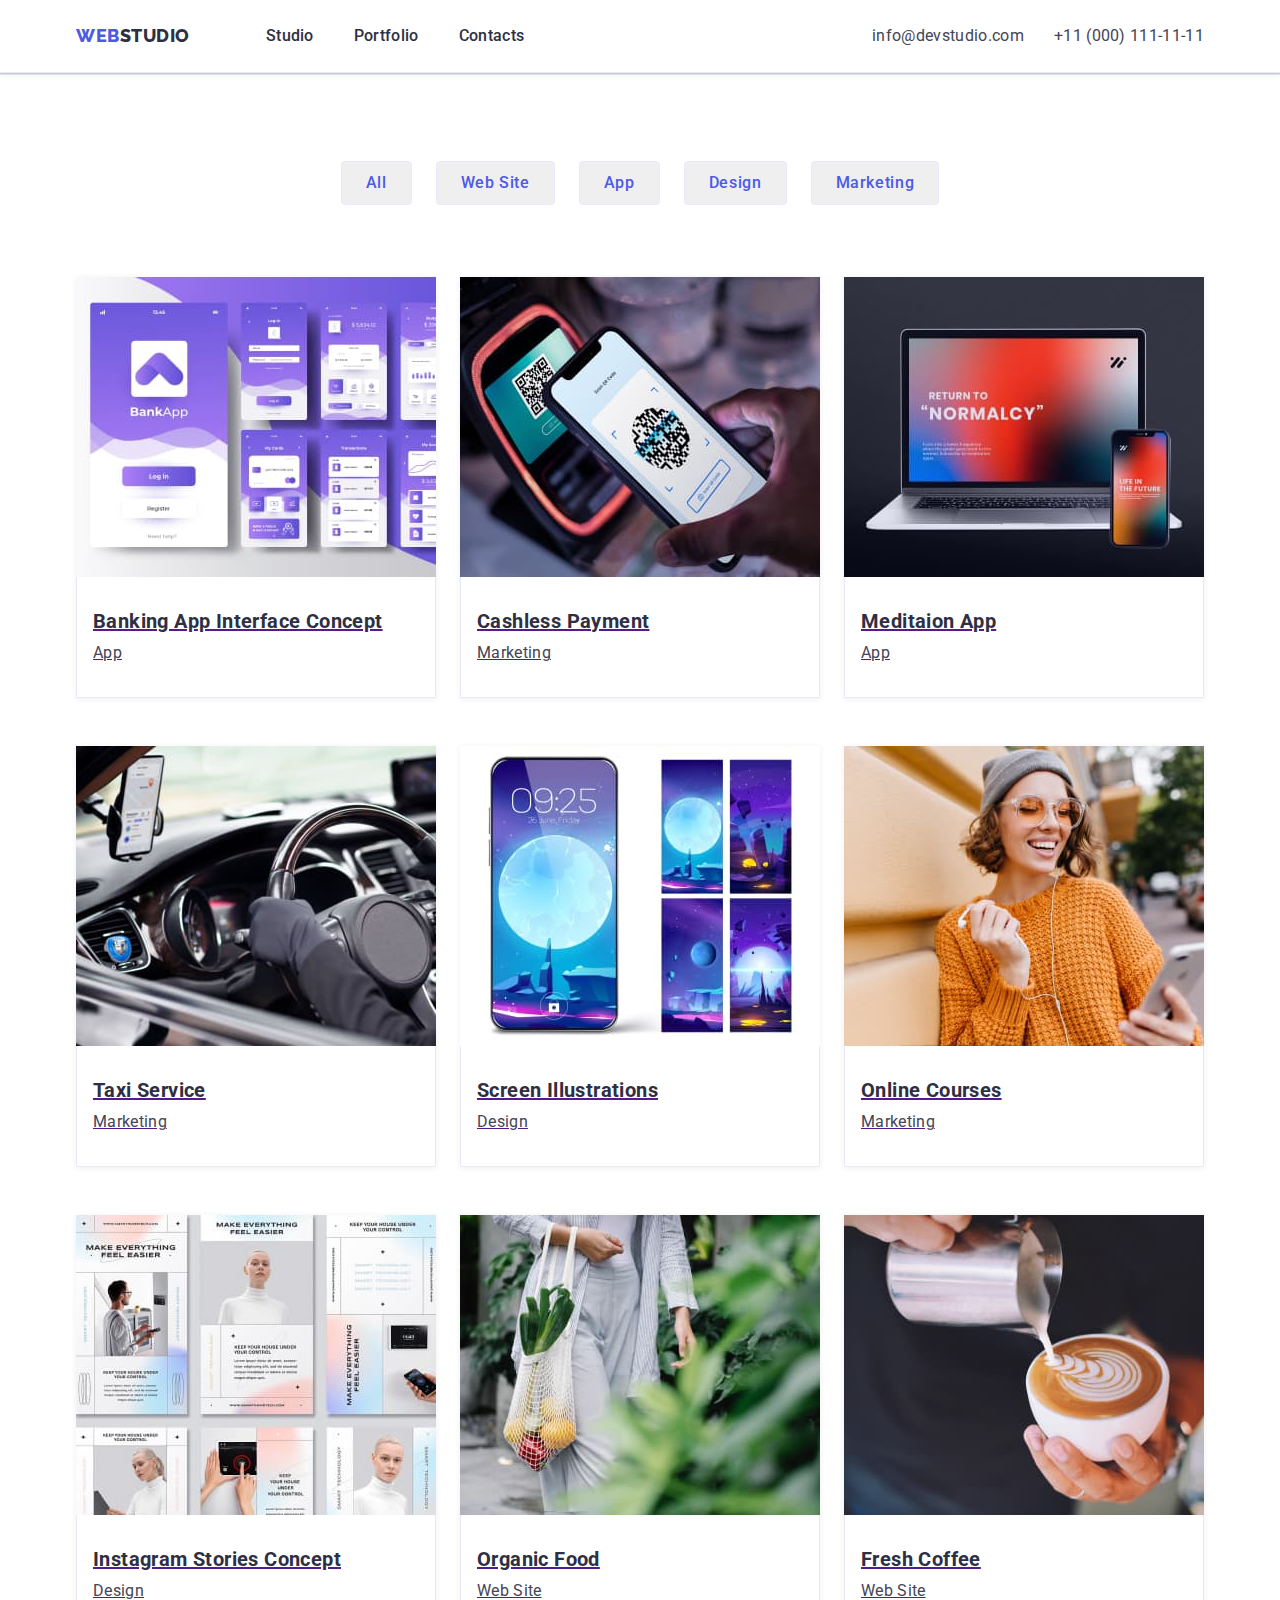
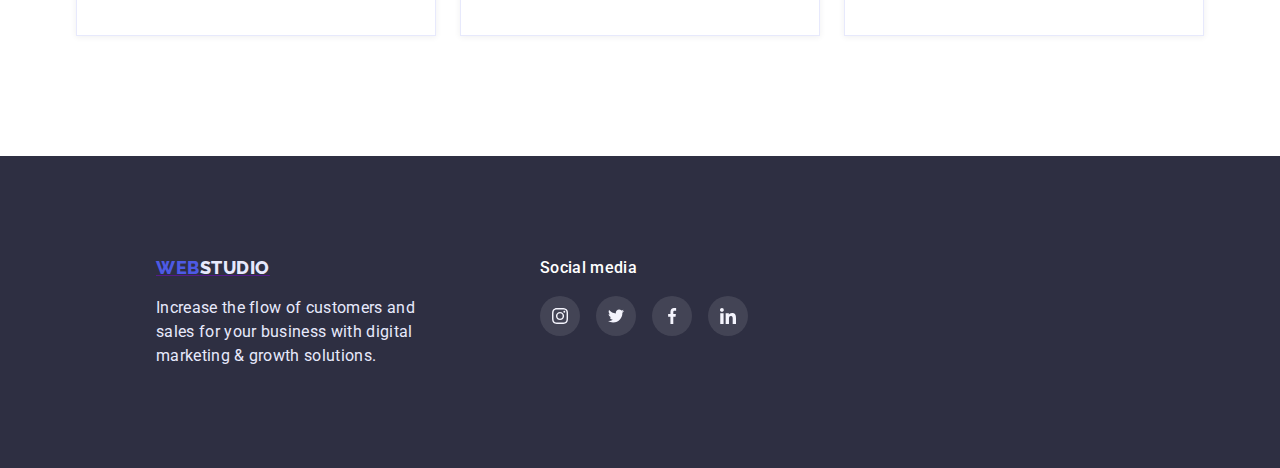
==== portfolio.html @ ab855a78 "Summary" ====
<!DOCTYPE html>
<html lang="en">
<head>
    <meta charset="UTF-8">
    <meta http-equiv="X-UA-Compatible" content="IE=edge">
    <meta name="viewport" content="width=device-width, initial-scale=1.0">
    <link rel="stylesheet" href="https://cdn.jsdelivr.net/npm/modern-normalize@1.1.0/modern-normalize.min.css">
    <link rel="preconnect" href="https://fonts.googleapis.com">
    <link rel="preconnect" href="https://fonts.gstatic.com" crossorigin>
    <link href="https://fonts.googleapis.com/css2?family=Raleway:wght@800&family=Roboto:wght@400;500;700;900&display=swap" rel="stylesheet">
    <link rel="stylesheet" href="css/style.css">
    <title>Web Studio (Version 3.0)</title>
</head>
<body>
   <!--header-->
   <header class="header header-border">
    <div class="container">
      <nav class="header-navigation">
       <a class="header-logo link" href="">
        <span class="header-logo-1">WEB</span>
        <span class="header-logo-2">STUDIO</span>
       </a>
       <ul class="header-list list">
         <li class="header-item"> 
           <a class="header-link link" href="index.html"
           >Studio</a> </li>
         <li class="header-item"> 
           <a class="header-link link" href="portfolio.html"
           >Portfolio</a> </li>
         <li class="header-item"> 
           <a class="header-link link" href="#info@devstudio.com"
           >Contacts</a> </li>
       </ul>
      </nav>
       <a class="header-mail link" id="info@devstudio.com" href="mailto:info@devstudio.com"
       >info@devstudio.com</a>
       <a class="header-tel link" href="tel:+11(000)1111111"
       >+11 (000) 111-11-11</a>
     </div>
   </header> 
   <!-- main -->
   <main>
    <!-- section -->
    <section class="prfo">
      <div class="container">
              <ul class="prfo-categories-list list">
                    <li class="prfo-categories-item">
                      <button class="prfo-categories-btn btn" 
                      type="button">All</button></li>
                      <li class="prfo-categories-item">
                      <button class="prfo-categories-btn btn" 
                      type="button">Web Site</button></li>
                    <li class="prfo-categories-item">
                      <button class="prfo-categories-btn btn" 
                      type="button">App</button></li>
                    <li class="prfo-categories-item">
                      <button class="prfo-categories-btn btn" 
                      type="button">Design</button></li>
                    <li class="prfo-categories-item">
                      <button class="prfo-categories-btn btn" 
                      type="button">Marketing</button></li>
                    </ul>
          <ul class="prfo-services-list list">
              <li class="prfo-services-item">
                <a href="">
                <img src="img/foto-img-1.jpg" 
                alt="Banking App Interface Concept" width="360" height="300">
                <div class="prfo-services-container">
                  <h3 class="prfo-services-title title">Banking App Interface Concept</h3>
                  <p class="prfo-services-text text">App</p>
                </div>
              </a>
              </li>
              <li class="prfo-services-item">
                <a href="">
                <img src="img/foto-img-2.jpg" 
                alt="Cashless Payment" width="360" height="300">
               <div class="prfo-services-container">
                  <h3 class="prfo-services-title title">Cashless Payment</h3>
                  <p class="prfo-services-text text">Marketing</p>
               </div>
              </li>
              <li class="prfo-services-item">
                <a href="">
                <img src="img/foto-img-3.jpg" 
                alt="Meditaion App" width="360" height="300">
                <div class="prfo-services-container">
                  <h3 class="prfo-services-title title">Meditaion App</h3>
                  <p class="prfo-services-text text">App</p>
                </div>
                </a>
              </li>
              <li class="prfo-services-item">
                <a href="">
                <img src="img/foto-img-4.jpg" 
                alt="Taxi Service" width="360" height="300">
                <div class="prfo-services-container">
                  <h3 class="prfo-services-title title">Taxi Service</h3>
                  <p class="prfo-services-text text">Marketing</p>
                </div>
                </a>
              </li>
              <li class="prfo-services-item">
                <a href="">
                <img src="img/foto-img-5.jpg" 
                alt="Screen Illustrations" width="360" height="300">
                <div class="prfo-services-container">
                  <h3 class="prfo-services-title title">Screen Illustrations</h3>
                  <p class="prfo-services-text text">Design</p>
                </div>
                </a>
              </li>
              <li class="prfo-services-item">
                <a href="">
                <img src="img/foto-img-6.jpg" 
                alt="Online Courses" width="360" height="300">
                <div class="prfo-services-container">
                  <h3 class="prfo-services-title title">Online Courses</h3>
                  <p class="prfo-services-text text">Marketing</p>
                </div>
                </a>
              </li>
              <li class="prfo-services-item">
                <a href="">
                <img src="img/foto-img-7.jpg" 
                alt="Instagram Stories Concept" width="360" height="300">
                <div class="prfo-services-container">
                  <h3 class="prfo-services-title title">Instagram Stories Concept</h3>
                  <p class="prfo-services-text text">Design</p>
                </div>
                </a>
              </a>
              </li>
              <li class="prfo-services-item">
                <a href="">
                <img src="img/foto-img-8.jpg" 
                alt="Organic Food" width="360" height="300">
                <div class="prfo-services-container">
                  <h3 class="prfo-services-title title">Organic Food</h3>
                  <p class="prfo-services-text text">Web Site</p>
                </div>
              </li>
              <li class="prfo-services-item">
                <a href="">
                <img src="img/foto-img-9.jpg" 
                alt="Fresh Coffee" width="360" height="300">
                <div class="prfo-services-container">
                  <h3 class="prfo-services-title title">Fresh Coffee</h3>
                  <p class="prfo-services-text text">Web Site</p>
                </div>
                </a>
              </li>
          </ul>
      </div>
    </section> 
 </main>   
 <footer class="footer">
  <div class="container footer-container">
   <div class="footer-container-1">  
   <a class="footer-logo li
   </a>nk" href="">
       <span class="footer-logo-1">WEB</span>
       <span class="footer-logo-2">STUDIO</span>
     </a>
       <p class="footer-text text">Increase the flow of customers and sales for your business with digital marketing & growth solutions.</p>
     </div>
       <div class="footer-container-2">
       <p class="footer-media-text text">Social media</p>
       <ul class="footer-soc-list list">
         <li class="footer-soc-item">
           <a href="" class="footer-soc-link link">
             <svg class="footer-soc-icon" widht="16" height="16">
               <use href="./img/icons.svg#icon-instagram"></use>
             </svg>
           </a></li>
         <li class="footer-soc-item">
           <a href="" class="footer-soc-link link">
             <svg class="footer-soc-icon" widht="16" height="16">
               <use href="./img/icons.svg#icon-twitter"></use>
             </svg>
           </a></li>
         <li class="footer-soc-item">
           <a href="" class="footer-soc-link link">
             <svg class="footer-soc-icon" widht="16" height="16">
               <use href="./img/icons.svg#icon-facebook"></use>
             </svg>
           </a></li>
         <li class="footer-soc-item">
           <a href="" class="footer-soc-link link">
             <svg class="footer-soc-icon" widht="16" height="16">
               <use href="./img/icons.svg#icon-linkedin"></use>
             </svg>
           </a></li>
       </ul>  
      </div>  
    </div>
   </footer>
</body>
</html>
---- css/style.css ----
* {
    box-sizing: border-box;
}
p, h1, h2, h3, h4, h5, h6 {
    margin: 0;
}
ul {
    margin: 0;
    padding-left: 0;
}
body {
    font-family: 'Roboto', sans-serif;
    --title-color: #2E2F42;
    --first-text-color: #434455;
    --second-text-color: #E7E9FC;
    --typical-lh: 1.5;
    --top: 120px;
    --botton: 120px;
    --gap: 24px;
    --size-block: 1440px;
}
.container {
    width: 1158px;
    padding-left: 15px;
    padding-right: 15px;
    /* outline: 1px solid red; */
    margin-left: auto;
    margin-right: auto;
}
.title {
    font-weight: 700;
    font-size: 20px;
    line-height: calc(24/20);
    letter-spacing: 0.02em;
    }
.text {
    font-size: 16px;
    line-height: var(--typical-lh);
    letter-spacing: 0.02em;   
}
.btn{
    font-family: inherit;
    font-weight: 500;
    font-size: 16px;
    letter-spacing: 0.04em;
    border: 1px solid #E7E9FC;      
    color: #4D5AE5;
    cursor: pointer;
   
    
}
.header > .container {
    display: flex;
    align-content: center;
}
    /* -----------------HEADER---------------- */
.header {
    padding-top: 24px;
    padding-bottom: 24px;
}
.header-border{
    border-bottom: 1px solid #E7E9FC;
    box-shadow: 0px 2px 1px rgba(46, 47, 66, 0.08), 0px 1px 1px rgba(46, 47, 66, 0.16), 0px 1px 6px rgba(46, 47, 66, 0.08);
}
.header-navigation {
    display: flex;
    margin-right: auto;

}
.header-logo {
    font-family: 'Raleway', sans-serif;
    font-weight: 800;
    font-size: 18px;
    line-height: 1.33;
    display: flex;
    align-items: center;
    letter-spacing: 0.03em;
    text-transform: uppercase;
    margin-right: 76px;  
}
.header-logo-1 {
    color: #4D5AE5;
}
.header-logo-2 {
    color: #2E2F42;
}
.header-list {
    display: flex;
    gap: 40px;
}
.header-item {
  
}
.list {
    list-style: none;
}
.link {
    text-decoration: none;
}
.header-link {
    font-weight: 500;
    font-size: 16px;
    line-height: var(--typical-lh);
    letter-spacing: 0.02em;
    color: var(--title-color);
}
.header-mail {
    font-weight: 400;
    font-size: 16px;
    line-height: var(--typical-lh);
    letter-spacing: 0.02em;
    color: var(--first-text-color);
    margin-right: 30px;
}
.header-tel {
    font-weight: 400;
    font-size: 16px;
    line-height: var(--typical-lh);
    letter-spacing: 0.02em;
    color: var(--first-text-color);
}
/* ----------------HERO--------------- */
.hero {
    width: var(--size-block);
    margin-left: auto;
    margin-right: auto;
    background: #2E2F42;
    background-image: 
    linear-gradient(
        rgba(46, 47, 66, 0.7),
        rgba(46, 47, 66, 0.7)), 
    url(../img/hero-bg.jpg) ;
    background-repeat: no-repeat;
    background-position: center;
    background-size: cover;
    display: flex;
    padding-top: 188px;
    padding-bottom: 188px;
}
.hero-title {
    font-weight: 700;
    font-size: 56px;
    line-height: 1.07;
    text-align: center;
    letter-spacing: 0.02em;
    color: #FFFFFF;
    margin-bottom: 48px;
}
.hero-btn {
    min-width: 169px;
    height: 56px;
    display: block;
    margin: 0 auto; 
    border: 1px solid #4D5AE5;
    border-radius: 4px;
    background: #4D5AE5;
    color: #FFFFFF;
}
.hero-btn:hover,
.hero-btn:focus {
    color: #FFFFFF;
    background: #404BBF;
    border: 1px solid #404BBF;
    box-shadow: 0px 3px 1px rgba(0, 0, 0, 0.1), 0px 2px 1px rgba(0, 0, 0, 0.08), 0px 2px 2px rgba(0, 0, 0, 0.12); 
    border-radius: 4px;
}
/* -----------------PRFO---------------- */
.prfo {
    padding-top: 88px;
    padding-bottom: var(--botton);
}
.prfo-categories-list {
    display: flex;
    gap: var(--gap);
    justify-content: center;
    margin-bottom: 72px;
}

   
.prfo-categories-btn {
    flex-direction: row;
    padding: 12px 24px;
    border-radius: 4px;
    align-items: center;
    flex: none;
}
.prfo-categories-btn:hover,
.prfo-categories-btn:focus {
    color: #FFFFFF;
    background: #404BBF;
    box-shadow: 0px 3px 1px rgba(0, 0, 0, 0.1), 0px 2px 1px rgba(0, 0, 0, 0.08), 0px 2px 2px rgba(0, 0, 0, 0.12);
    border-radius: 4px;
  
}
.prfo-services-list {
    display: flex; 
    flex-wrap: wrap;
    margin-top: -48px;
    margin-left: calc(-1 * var(--gap)); 
}
/* .prfo-services-list > .prfo-services-item {
    flex-basis: calc(100% / 3 - 24px);
} */
img {
    display: block;
    max-width: 100%;
}
.prfo-services-item {
    margin-top: 48px;
    margin-left: var(--gap);
    box-shadow: 0px 1px 6px rgba(46, 47, 66, 0.08);
}
.prfo-services-container {
    padding: 32px 16px;
    border: 1px solid #E7E9FC;
    border-top: none;  
}
.prfo-services-title {
    color: var(--title-color);
    margin-bottom: 8px;
}
.prfo-services-text {
    color: var(--first-text-color);
}

/* ------------------ABOUT------------------ */
.about {
    padding-top: var(--top);
    padding-bottom: var(--botton);
}
.about-list {
    display: flex;
    gap:var(--gap);
}
.about-item {
    margin: 0 auto;
    width: calc((100% - 72px) / 4);
}
.about-link {
    background: #F4F4FD;
    border-radius: 4px;
    width: 100%;
    height: 100%;
    display: flex;
    align-items: center;
    justify-content: center;
    margin-bottom: 8px;
}
.about-icon {
    
}
.about-item-title {
    color: var(--title-color);
    align-items: center;
    margin-bottom: 8px;
}
.about-item-text {
    color: var(--first-text-color);
    width: 264px;
}

/* -----------------SPECIFICS---------------- */
.specifics {
    padding-top: var(--top);
    padding-bottom: var(--botton);
}
.specifics-title {
    font-size: 36px;
    line-height: 1.11;
    text-align: center;
    letter-spacing: 0.02em;
    text-transform: capitalize;
    color: var(--title-color);
    margin-bottom: 72px;
}
.specifics-list {
    display: flex;
    gap: var(--gap);
}
.specifics-item {}

/* -------------------TEAM---------------- */
.team {
    width: var(--size-block);
    margin-left: auto;
    margin-right: auto;
    padding-top: var(--top);
    padding-bottom: var(--botton); 
    background: #F4F4FD;
}
.team-title {
    font-size: 36px;
    line-height: 40px;
    text-align: center;
    letter-spacing: 0.02em;
    text-transform: capitalize;
    color: var(--title-color);
     margin-bottom: 72px;
}
.team-list {
    display: flex;
    gap:var(--gap);
}
.team-item {
    text-align: center;
    box-shadow: 0px 1px 6px rgba(46, 47, 66, 0.08), 0px 1px 1px rgba(46, 47, 66, 0.16), 0px 2px 1px rgba(46, 47, 66, 0.08);
    border-radius: 0px 0px 4px 4px;

}
.team-item-title {
    color: var(--title-color);
    margin-bottom: 8px;
}
.team-item-text {
    color: var(--first-text-color);
    margin-bottom: 8px;
}
.team-card-container {
    padding-top: 32px;
    padding-bottom: 32px;    
}
.team-soc-list {
    display: flex;
    justify-content: center;
    gap: var(--gap);
}
.team-soc-item {
    width: 40px;
    height: 40px;
}
.team-soc-link {
    width: 100%;
    height: 100%;
    background-color:  #4D5AE5;
    border-radius: 50%;
    display: flex;
    align-items: center;
    justify-content: center;
}
.team-soc-link:hover,
.team-soc-link:focus {
background-color: #404BBF;
}

/* ------------------CUSTOMERS---------------- */
.customers {
    padding-top: var(--top);
    padding-bottom: var(--botton);
}
.customers-title {
    font-size: 36px;
    line-height: 40px;
    text-align: center;
    letter-spacing: 0.02em;
    text-transform: capitalize;
    color: var(--title-color);
    margin-bottom: 72px;
}
.customers-list {
    display: flex;
    gap: var(--gap);
}

.customers-items {
    width: calc((100% - 120px) / 6);
    height: 88px;
}
.customers-link {
    width: 100%;
    height: 100%;
    border: 1px solid #8E8F99;
    border-radius: 4px;
    display: flex;
    align-items: center;
    justify-content: center;
    fill: #8E8F99;
}
.customers-link:hover,
.customers-link:focus {
    border-color: #404BBF;
}
.customers-link:hover .customers-icon,
.customers-link:focus .customers-icon {
    fill: #404BBF;
}
/* .customers-icon:hover,
.customers-icon:focus {
    fill: #404BBF;   
} */

/* ------------------FOOTER---------------- */
.footer {
    width: var(--size-block);
    margin-left: auto;
    margin-right: auto;
    display: flex;
    background: #2E2F42;
    padding-top: 100px;
     padding-bottom: 100px;

}
.footer-container {
    display: flex;
}
.footer-logo {
    font-family: 'Raleway', sans-serif;
    font-weight: 800;
    font-size: 18px;
    line-height: 1.33;
    display: flex;
    align-items:  flex-start;
    letter-spacing: 0.03em;
    text-transform: uppercase;
    margin-bottom: 16px;
}
.footer-logo-1 {
    color: #4D5AE5;
}
.footer-logo-2 {
    color: var(--second-text-color)
}
.footer-text {
    color: var(--second-text-color);
    width: 264px;

}
.footer-container-2 {
    margin-left: 120px;
}
.footer-media-text {
    font-weight: 500;
    color: #FFFFFF;
    display: flex;
    margin-bottom: 16px;
}
.footer-soc-list {
    display: flex;
    gap: 16px;
}
.footer-soc-item {
    width: 40px;
    height: 40px;
}
.footer-soc-link {
    width: 100%;
    height: 100%;
    background-color:  #FFFFFF1A;
    border-radius: 50%;
    display: flex;
    align-items: center;
    justify-content: center;
}
.footer-soc-link:hover,
.footer-soc-link:focus {
background-color: #31D0AA;
}
.footer-soc-icon {
}
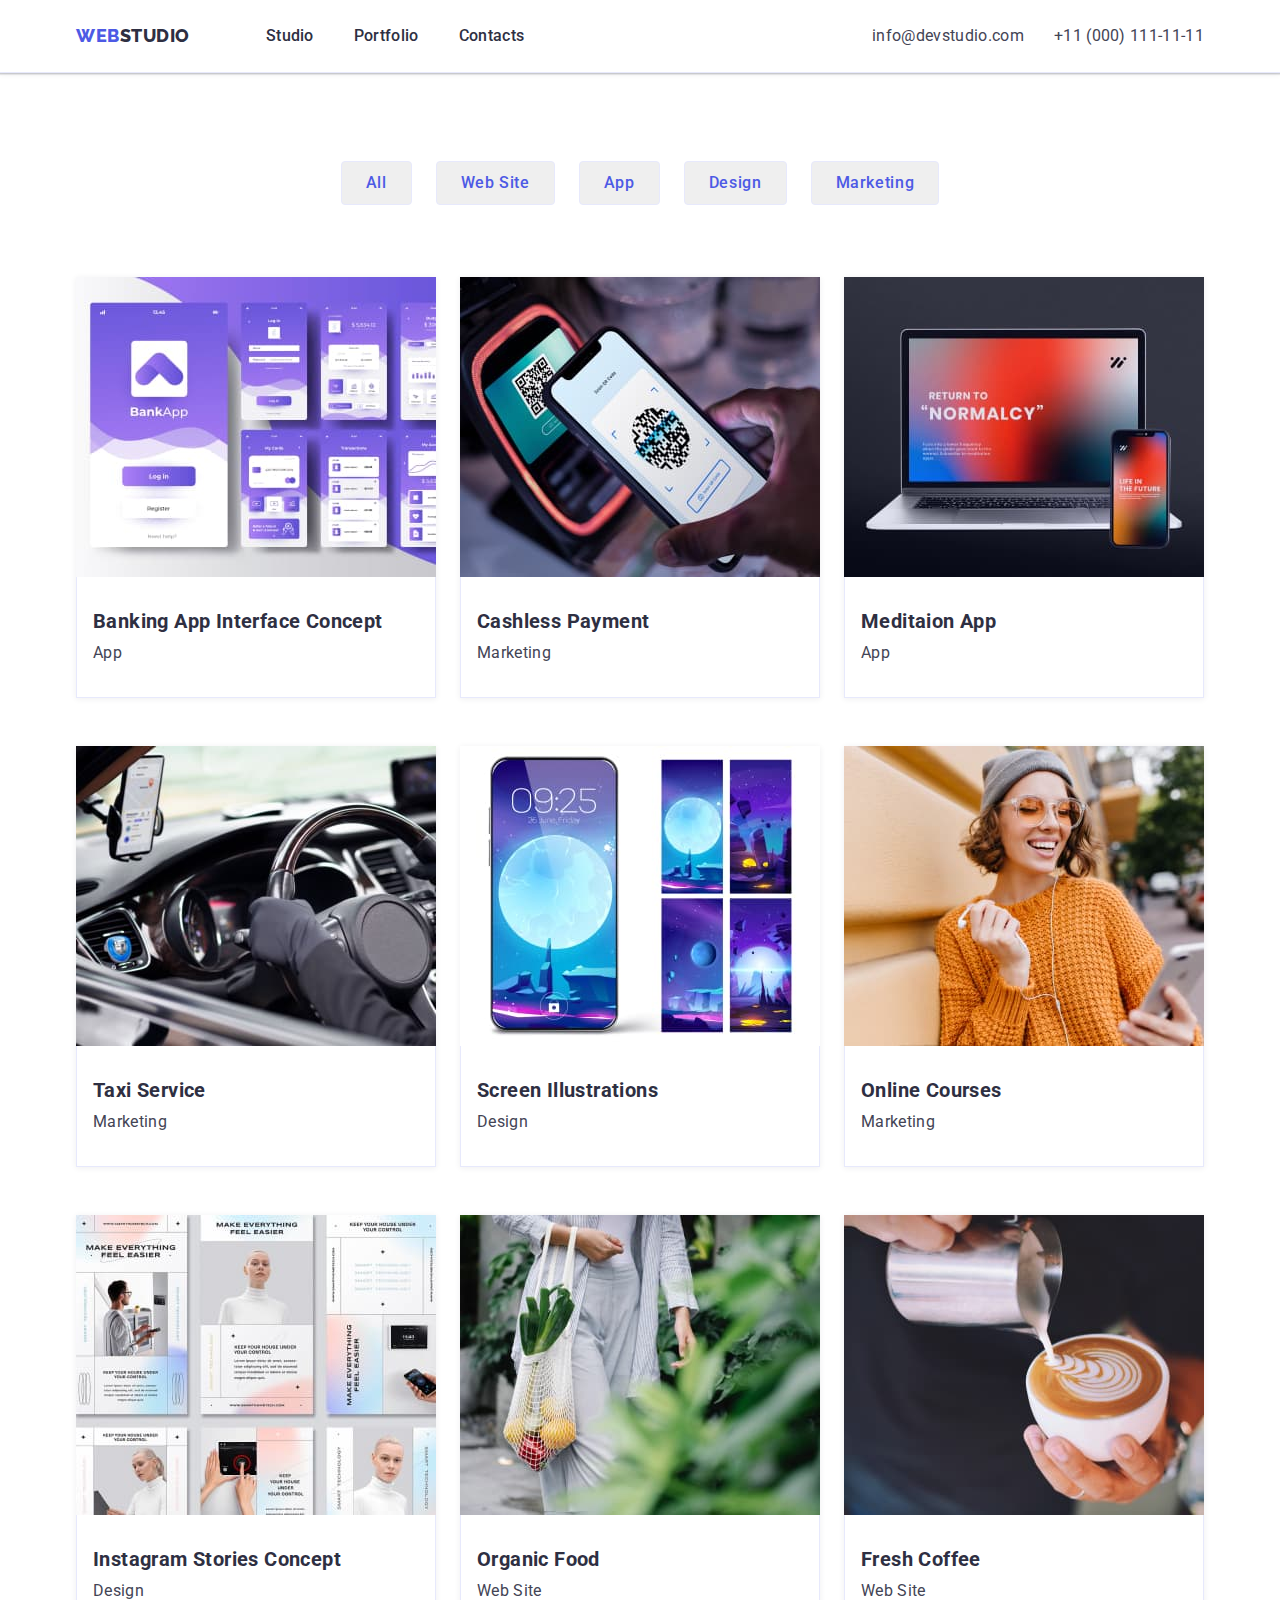
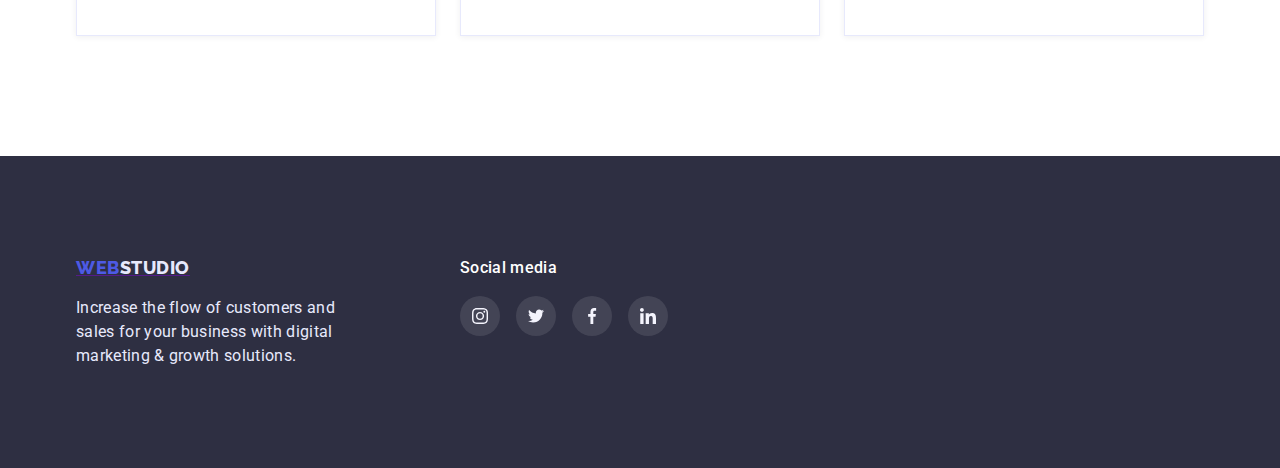
==== commit d4181e78: "Correction" ====
--- a/portfolio.html
+++ b/portfolio.html
@@ -62,7 +62,7 @@
                     </ul>
           <ul class="prfo-services-list list">
               <li class="prfo-services-item">
-                <a href="">
+                <a href="" class="prfo-services-link link">
                 <img src="img/foto-img-1.jpg" 
                 alt="Banking App Interface Concept" width="360" height="300">
                 <div class="prfo-services-container">
@@ -72,7 +72,7 @@
               </a>
               </li>
               <li class="prfo-services-item">
-                <a href="">
+                <a href="" class="prfo-services-link link">
                 <img src="img/foto-img-2.jpg" 
                 alt="Cashless Payment" width="360" height="300">
                <div class="prfo-services-container">
@@ -81,7 +81,7 @@
                </div>
               </li>
               <li class="prfo-services-item">
-                <a href="">
+                <a href="" class="prfo-services-link link">
                 <img src="img/foto-img-3.jpg" 
                 alt="Meditaion App" width="360" height="300">
                 <div class="prfo-services-container">
@@ -91,7 +91,7 @@
                 </a>
               </li>
               <li class="prfo-services-item">
-                <a href="">
+                <a href="" class="prfo-services-link link">
                 <img src="img/foto-img-4.jpg" 
                 alt="Taxi Service" width="360" height="300">
                 <div class="prfo-services-container">
@@ -101,7 +101,7 @@
                 </a>
               </li>
               <li class="prfo-services-item">
-                <a href="">
+                <a href="" class="prfo-services-link link">
                 <img src="img/foto-img-5.jpg" 
                 alt="Screen Illustrations" width="360" height="300">
                 <div class="prfo-services-container">
@@ -111,7 +111,7 @@
                 </a>
               </li>
               <li class="prfo-services-item">
-                <a href="">
+                <a href="" class="prfo-services-link link">
                 <img src="img/foto-img-6.jpg" 
                 alt="Online Courses" width="360" height="300">
                 <div class="prfo-services-container">
@@ -121,7 +121,7 @@
                 </a>
               </li>
               <li class="prfo-services-item">
-                <a href="">
+                <a href="" class="prfo-services-link link">
                 <img src="img/foto-img-7.jpg" 
                 alt="Instagram Stories Concept" width="360" height="300">
                 <div class="prfo-services-container">
@@ -132,7 +132,7 @@
               </a>
               </li>
               <li class="prfo-services-item">
-                <a href="">
+                <a href="" class="prfo-services-link link">
                 <img src="img/foto-img-8.jpg" 
                 alt="Organic Food" width="360" height="300">
                 <div class="prfo-services-container">
@@ -141,7 +141,7 @@
                 </div>
               </li>
               <li class="prfo-services-item">
-                <a href="">
+                <a href="" class="prfo-services-link link">
                 <img src="img/foto-img-9.jpg" 
                 alt="Fresh Coffee" width="360" height="300">
                 <div class="prfo-services-container">
@@ -169,25 +169,25 @@
        <ul class="footer-soc-list list">
          <li class="footer-soc-item">
            <a href="" class="footer-soc-link link">
-             <svg class="footer-soc-icon" widht="16" height="16">
+             <svg class="footer-soc-icon" width="16" height="16">
                <use href="./img/icons.svg#icon-instagram"></use>
              </svg>
            </a></li>
          <li class="footer-soc-item">
            <a href="" class="footer-soc-link link">
-             <svg class="footer-soc-icon" widht="16" height="16">
+             <svg class="footer-soc-icon" width="16" height="16">
                <use href="./img/icons.svg#icon-twitter"></use>
              </svg>
            </a></li>
          <li class="footer-soc-item">
            <a href="" class="footer-soc-link link">
-             <svg class="footer-soc-icon" widht="16" height="16">
+             <svg class="footer-soc-icon" width="16" height="16">
                <use href="./img/icons.svg#icon-facebook"></use>
              </svg>
            </a></li>
          <li class="footer-soc-item">
            <a href="" class="footer-soc-link link">
-             <svg class="footer-soc-icon" widht="16" height="16">
+             <svg class="footer-soc-icon" width="16" height="16">
                <use href="./img/icons.svg#icon-linkedin"></use>
              </svg>
            </a></li>
--- a/css/style.css
+++ b/css/style.css
@@ -210,6 +210,10 @@
     margin-left: var(--gap);
     box-shadow: 0px 1px 6px rgba(46, 47, 66, 0.08);
 }
+.prfo-services-item:hover {
+    box-shadow: 0px 1px 6px rgba(46, 47, 66, 0.08), 0px 1px 1px rgba(46, 47, 66, 0.16), 0px 2px 1px rgba(46, 47, 66, 0.08);
+}
+
 .prfo-services-container {
     padding: 32px 16px;
     border: 1px solid #E7E9FC;
@@ -236,15 +240,12 @@
     margin: 0 auto;
     width: calc((100% - 72px) / 4);
 }
-.about-link {
+.about-bg {
     background: #F4F4FD;
     border-radius: 4px;
-    width: 100%;
-    height: 100%;
-    display: flex;
-    align-items: center;
-    justify-content: center;
+    display: flex;
     margin-bottom: 8px;
+    padding: 24px 100px;
 }
 .about-icon {
     
@@ -261,7 +262,7 @@
 
 /* -----------------SPECIFICS---------------- */
 .specifics {
-    padding-top: var(--top);
+    /* padding-top: var(--top); */
     padding-bottom: var(--botton);
 }
 .specifics-title {
@@ -281,9 +282,6 @@
 
 /* -------------------TEAM---------------- */
 .team {
-    width: var(--size-block);
-    margin-left: auto;
-    margin-right: auto;
     padding-top: var(--top);
     padding-bottom: var(--botton); 
     background: #F4F4FD;
@@ -302,6 +300,7 @@
     gap:var(--gap);
 }
 .team-item {
+    background-color: #FFFFFF;
     text-align: center;
     box-shadow: 0px 1px 6px rgba(46, 47, 66, 0.08), 0px 1px 1px rgba(46, 47, 66, 0.16), 0px 2px 1px rgba(46, 47, 66, 0.08);
     border-radius: 0px 0px 4px 4px;
@@ -390,9 +389,6 @@
 
 /* ------------------FOOTER---------------- */
 .footer {
-    width: var(--size-block);
-    margin-left: auto;
-    margin-right: auto;
     display: flex;
     background: #2E2F42;
     padding-top: 100px;
